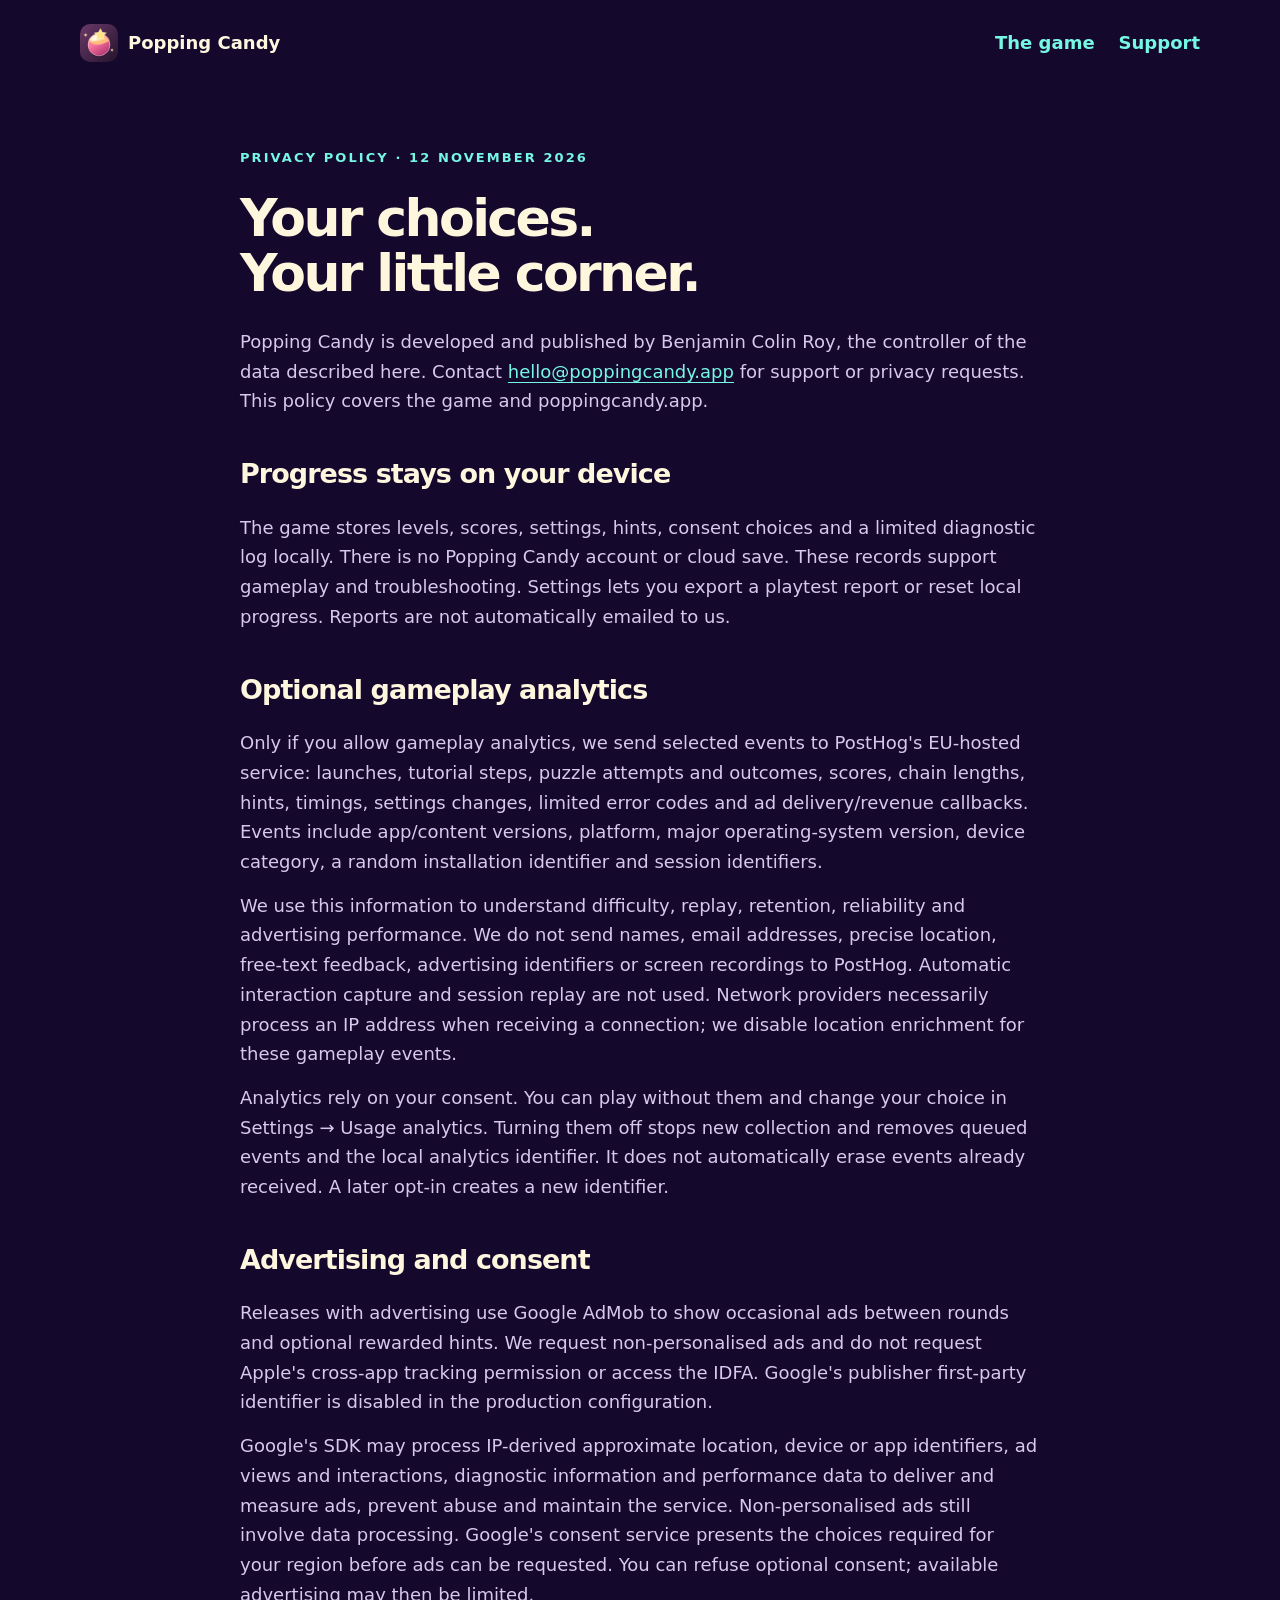
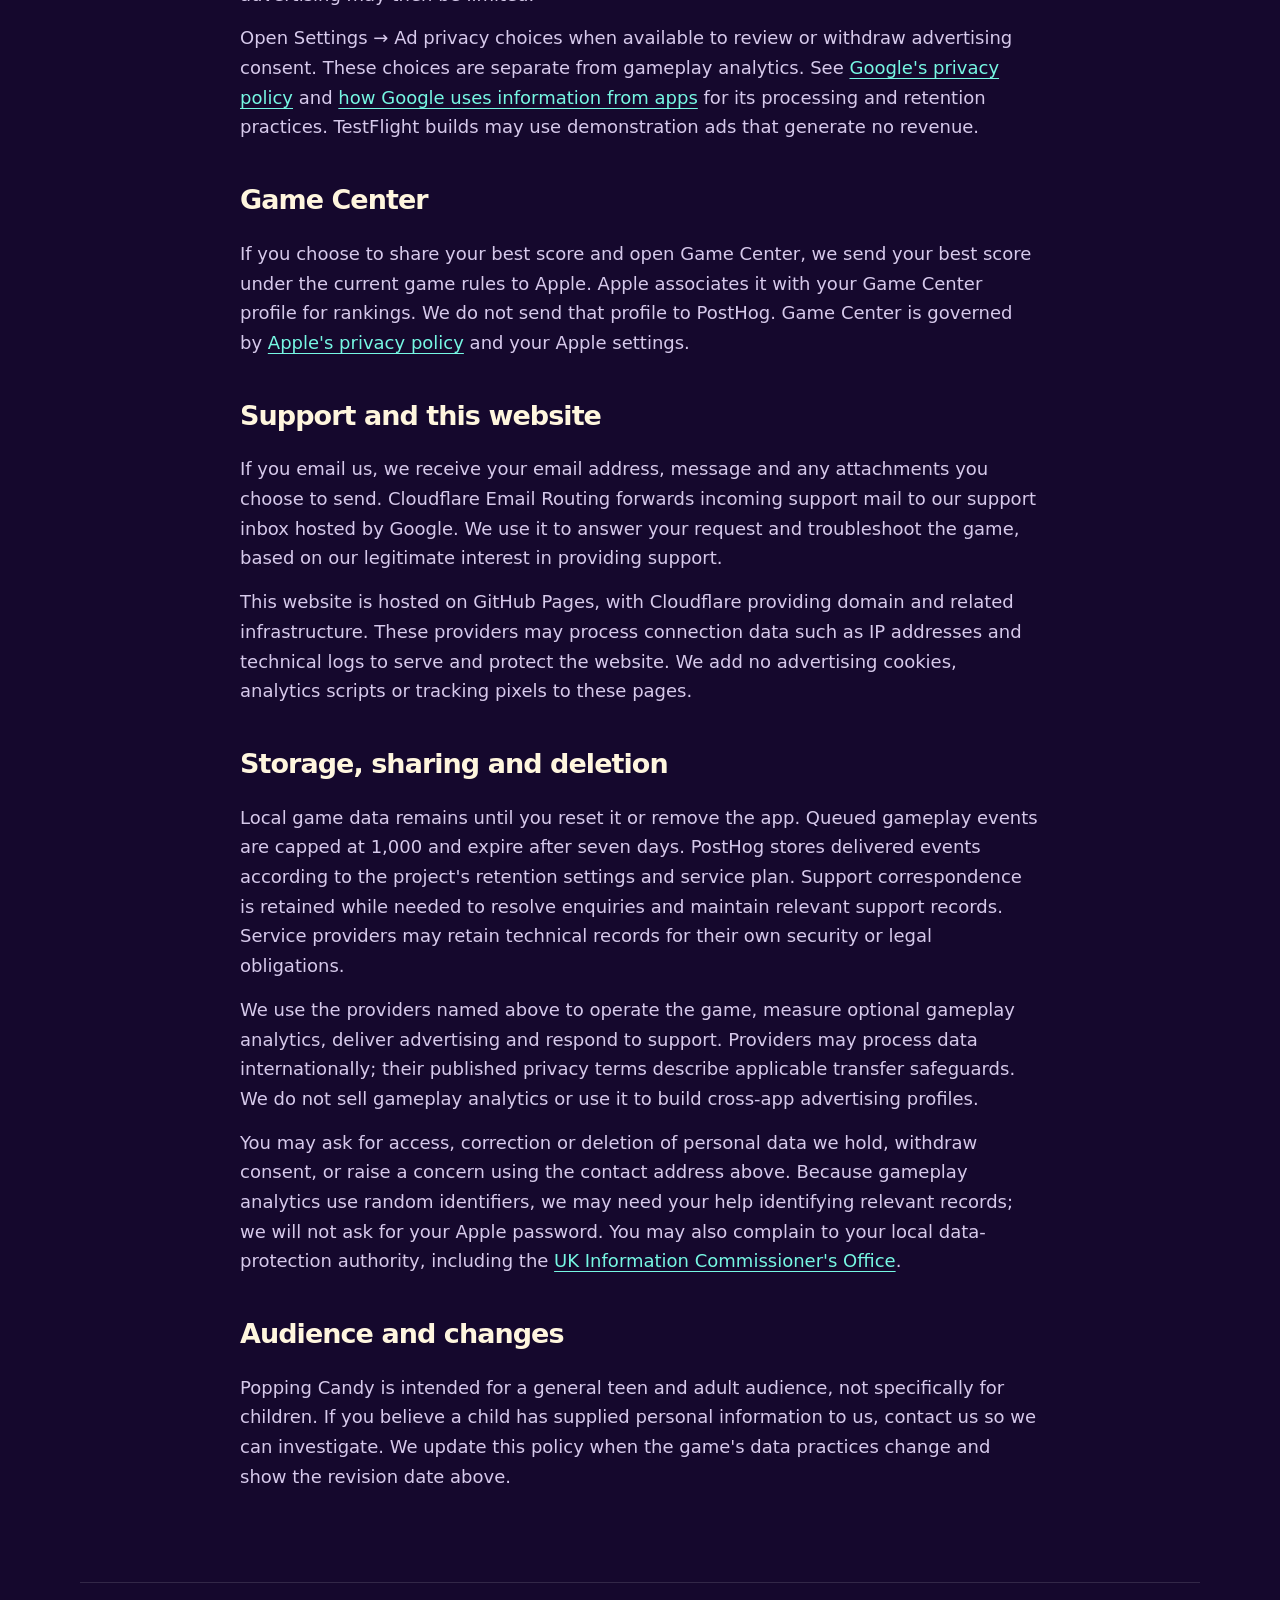
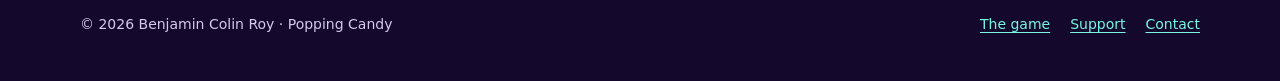
==== privacy/index.html @ 11753e04 "Publish Popping Candy launch, support and privacy pages" ====
<!doctype html><html lang="en-GB"><head><meta charset="utf-8"><meta name="viewport" content="width=device-width,initial-scale=1"><title>Popping Candy — Privacy policy</title><meta name="description" content="Popping Candy privacy policy: local progress, optional gameplay analytics, advertising choices and player support."><link rel="canonical" href="https://poppingcandy.app/privacy/"><link rel="icon" href="/assets/icon.png"><link rel="stylesheet" href="/styles.css"></head><body><a class="skip" href="#main">Skip to content</a><header><a class="brand" href="/"><img src="/assets/icon.png" width="38" height="38" alt=""><span>Popping Candy</span></a><nav aria-label="Main navigation"><a href="/">The game</a><a href="/support/">Support</a></nav></header><main class="document" id="main"><span class="eyebrow">Privacy policy · 12 November 2026</span><h1>Your choices.<br>Your little corner.</h1><p>Popping Candy is developed and published by Benjamin Colin Roy, the controller of the data described here. Contact <a href="mailto:hello@poppingcandy.app">hello@poppingcandy.app</a> for support or privacy requests. This policy covers the game and poppingcandy.app.</p><h2>Progress stays on your device</h2><p>The game stores levels, scores, settings, hints, consent choices and a limited diagnostic log locally. There is no Popping Candy account or cloud save. These records support gameplay and troubleshooting. Settings lets you export a playtest report or reset local progress. Reports are not automatically emailed to us.</p><h2>Optional gameplay analytics</h2><p>Only if you allow gameplay analytics, we send selected events to PostHog's EU-hosted service: launches, tutorial steps, puzzle attempts and outcomes, scores, chain lengths, hints, timings, settings changes, limited error codes and ad delivery/revenue callbacks. Events include app/content versions, platform, major operating-system version, device category, a random installation identifier and session identifiers.</p><p>We use this information to understand difficulty, replay, retention, reliability and advertising performance. We do not send names, email addresses, precise location, free-text feedback, advertising identifiers or screen recordings to PostHog. Automatic interaction capture and session replay are not used. Network providers necessarily process an IP address when receiving a connection; we disable location enrichment for these gameplay events.</p><p>Analytics rely on your consent. You can play without them and change your choice in Settings → Usage analytics. Turning them off stops new collection and removes queued events and the local analytics identifier. It does not automatically erase events already received. A later opt-in creates a new identifier.</p><h2>Advertising and consent</h2><p>Releases with advertising use Google AdMob to show occasional ads between rounds and optional rewarded hints. We request non-personalised ads and do not request Apple's cross-app tracking permission or access the IDFA. Google's publisher first-party identifier is disabled in the production configuration.</p><p>Google's SDK may process IP-derived approximate location, device or app identifiers, ad views and interactions, diagnostic information and performance data to deliver and measure ads, prevent abuse and maintain the service. Non-personalised ads still involve data processing. Google's consent service presents the choices required for your region before ads can be requested. You can refuse optional consent; available advertising may then be limited.</p><p>Open Settings → Ad privacy choices when available to review or withdraw advertising consent. These choices are separate from gameplay analytics. See <a href="https://policies.google.com/privacy">Google's privacy policy</a> and <a href="https://policies.google.com/technologies/partner-sites">how Google uses information from apps</a> for its processing and retention practices. TestFlight builds may use demonstration ads that generate no revenue.</p><h2>Game Center</h2><p>If you choose to share your best score and open Game Center, we send your best score under the current game rules to Apple. Apple associates it with your Game Center profile for rankings. We do not send that profile to PostHog. Game Center is governed by <a href="https://www.apple.com/legal/privacy/">Apple's privacy policy</a> and your Apple settings.</p><h2>Support and this website</h2><p>If you email us, we receive your email address, message and any attachments you choose to send. Cloudflare Email Routing forwards incoming support mail to our support inbox hosted by Google. We use it to answer your request and troubleshoot the game, based on our legitimate interest in providing support.</p><p>This website is hosted on GitHub Pages, with Cloudflare providing domain and related infrastructure. These providers may process connection data such as IP addresses and technical logs to serve and protect the website. We add no advertising cookies, analytics scripts or tracking pixels to these pages.</p><h2>Storage, sharing and deletion</h2><p>Local game data remains until you reset it or remove the app. Queued gameplay events are capped at 1,000 and expire after seven days. PostHog stores delivered events according to the project's retention settings and service plan. Support correspondence is retained while needed to resolve enquiries and maintain relevant support records. Service providers may retain technical records for their own security or legal obligations.</p><p>We use the providers named above to operate the game, measure optional gameplay analytics, deliver advertising and respond to support. Providers may process data internationally; their published privacy terms describe applicable transfer safeguards. We do not sell gameplay analytics or use it to build cross-app advertising profiles.</p><p>You may ask for access, correction or deletion of personal data we hold, withdraw consent, or raise a concern using the contact address above. Because gameplay analytics use random identifiers, we may need your help identifying relevant records; we will not ask for your Apple password. You may also complain to your local data-protection authority, including the <a href="https://ico.org.uk/make-a-complaint/">UK Information Commissioner's Office</a>.</p><h2>Audience and changes</h2><p>Popping Candy is intended for a general teen and adult audience, not specifically for children. If you believe a child has supplied personal information to us, contact us so we can investigate. We update this policy when the game's data practices change and show the revision date above.</p></main><footer><span>© 2026 Benjamin Colin Roy · Popping Candy</span><nav aria-label="Footer"><a href="/">The game</a><a href="/support/">Support</a><a href="mailto:hello@poppingcandy.app">Contact</a></nav></footer></body></html>
---- styles.css ----
:root{color-scheme:dark;--ink:#fff6de;--muted:#d6c9eb;--pink:#ff4baf;--aqua:#76f7e3;--bg:#15082d}*{box-sizing:border-box}body{margin:0;background:var(--bg);color:var(--ink);font:18px/1.65 system-ui,-apple-system,BlinkMacSystemFont,"Segoe UI",sans-serif}a{color:var(--aqua);text-underline-offset:.2em}a:hover{color:white}a:focus-visible,button:focus-visible{outline:3px solid var(--aqua);outline-offset:6px}header,footer{width:min(1120px,calc(100% - 48px));margin:auto;display:flex;align-items:center;justify-content:space-between;gap:24px;padding:24px 0}header a{text-decoration:none;font-weight:800}nav{display:flex;gap:24px}.brand{display:flex;align-items:center;gap:10px;color:var(--ink)}.brand img{width:38px;height:38px;border-radius:10px}.hero{position:relative;isolation:isolate;min-height:720px;display:grid;align-items:center;overflow:hidden;border-bottom:1px solid #ffffff20}.hero:before{content:"";position:absolute;inset:0;z-index:-2;background:linear-gradient(90deg,#15082df5 0%,#15082de0 40%,#15082d40 100%),url('./assets/fizz-background.png') center 40%/cover}.hero:after{content:"";position:absolute;inset:auto 0 0;height:180px;background:linear-gradient(transparent,var(--bg));z-index:-1}.hero-inner{width:min(1120px,calc(100% - 48px));margin:24px auto 80px;display:grid;grid-template-columns:1.25fr 1fr;align-items:center;gap:50px}.wordmark{width:100%;height:auto;max-width:470px;filter:drop-shadow(0 20px 35px #110024)}.eyebrow{color:var(--aqua);font-size:13px;font-weight:800;letter-spacing:.16em;text-transform:uppercase}h1{font-size:clamp(44px,6vw,76px);line-height:1.06;letter-spacing:-.05em;margin:20px 0 26px}h1 em{font-style:normal;color:var(--pink)}.lede{font-size:22px;max-width:590px;color:var(--muted)}.pill{display:inline-block;padding:10px 18px;border:1px solid #ffffff40;border-radius:100px;font-size:15px;font-weight:700;background:#291743}.cta{display:inline-block;padding:15px 23px;border-radius:14px;background:var(--pink);color:#240826;text-decoration:none;font-weight:800}.cta:hover{background:#ff80c8;color:#240826}.actions{display:flex;align-items:center;gap:20px;flex-wrap:wrap;margin-top:32px}.section{width:min(1120px,calc(100% - 48px));margin:80px auto}h2{font-size:34px;line-height:1.2;letter-spacing:-.035em}h3{font-size:22px;line-height:1.3}p{margin:14px 0}.steps{display:grid;grid-template-columns:repeat(3,1fr);gap:20px}.card{padding:30px;border-radius:22px;background:#28143e;border:1px solid #ffffff16}.number{color:var(--aqua);font-size:16px;font-weight:850}.card p{color:var(--muted)}.strip{border-top:1px solid #ffffff20;border-bottom:1px solid #ffffff20;padding:36px 0;display:flex;justify-content:space-between;gap:30px;flex-wrap:wrap}.strip strong{display:block;font-size:26px;color:var(--aqua)}.strip span{font-size:15px;color:var(--muted)}.document{width:min(800px,calc(100% - 48px));margin:55px auto 90px}.document h1{font-size:52px}.document h2{margin-top:42px;font-size:27px}.document p,.document li{color:var(--muted)}.document li{margin:10px 0}.note{background:#28143e;border-left:4px solid var(--aqua);padding:20px 24px;border-radius:0 12px 12px 0}footer{border-top:1px solid #ffffff20;font-size:14px;color:var(--muted);padding:30px 0 45px;flex-wrap:wrap}footer nav{gap:20px}.skip{position:absolute;left:20px;top:-100px;background:var(--bg);padding:12px;z-index:2}.skip:focus{top:10px}@media(max-width:760px){body{font-size:17px}header,footer,.hero-inner,.section{width:calc(100% - 36px)}header{padding:18px 0}header nav{gap:16px;font-size:14px}.brand span{font-size:15px}.hero{min-height:0}.hero-inner{grid-template-columns:1fr;gap:30px;margin:32px auto 70px}.hero:before{background:linear-gradient(#15082d66,#15082def),url('./assets/fizz-background.png') center/cover}.hero-art{grid-row:1;text-align:center}.wordmark{max-width:300px}.hero-copy{text-align:center}h1{font-size:48px}.lede{font-size:20px}.actions{justify-content:center}.steps{grid-template-columns:1fr}.section{margin:56px auto}.strip{gap:22px}.document{width:calc(100% - 36px)}.document h1{font-size:42px}footer{align-items:flex-start;flex-direction:column}}
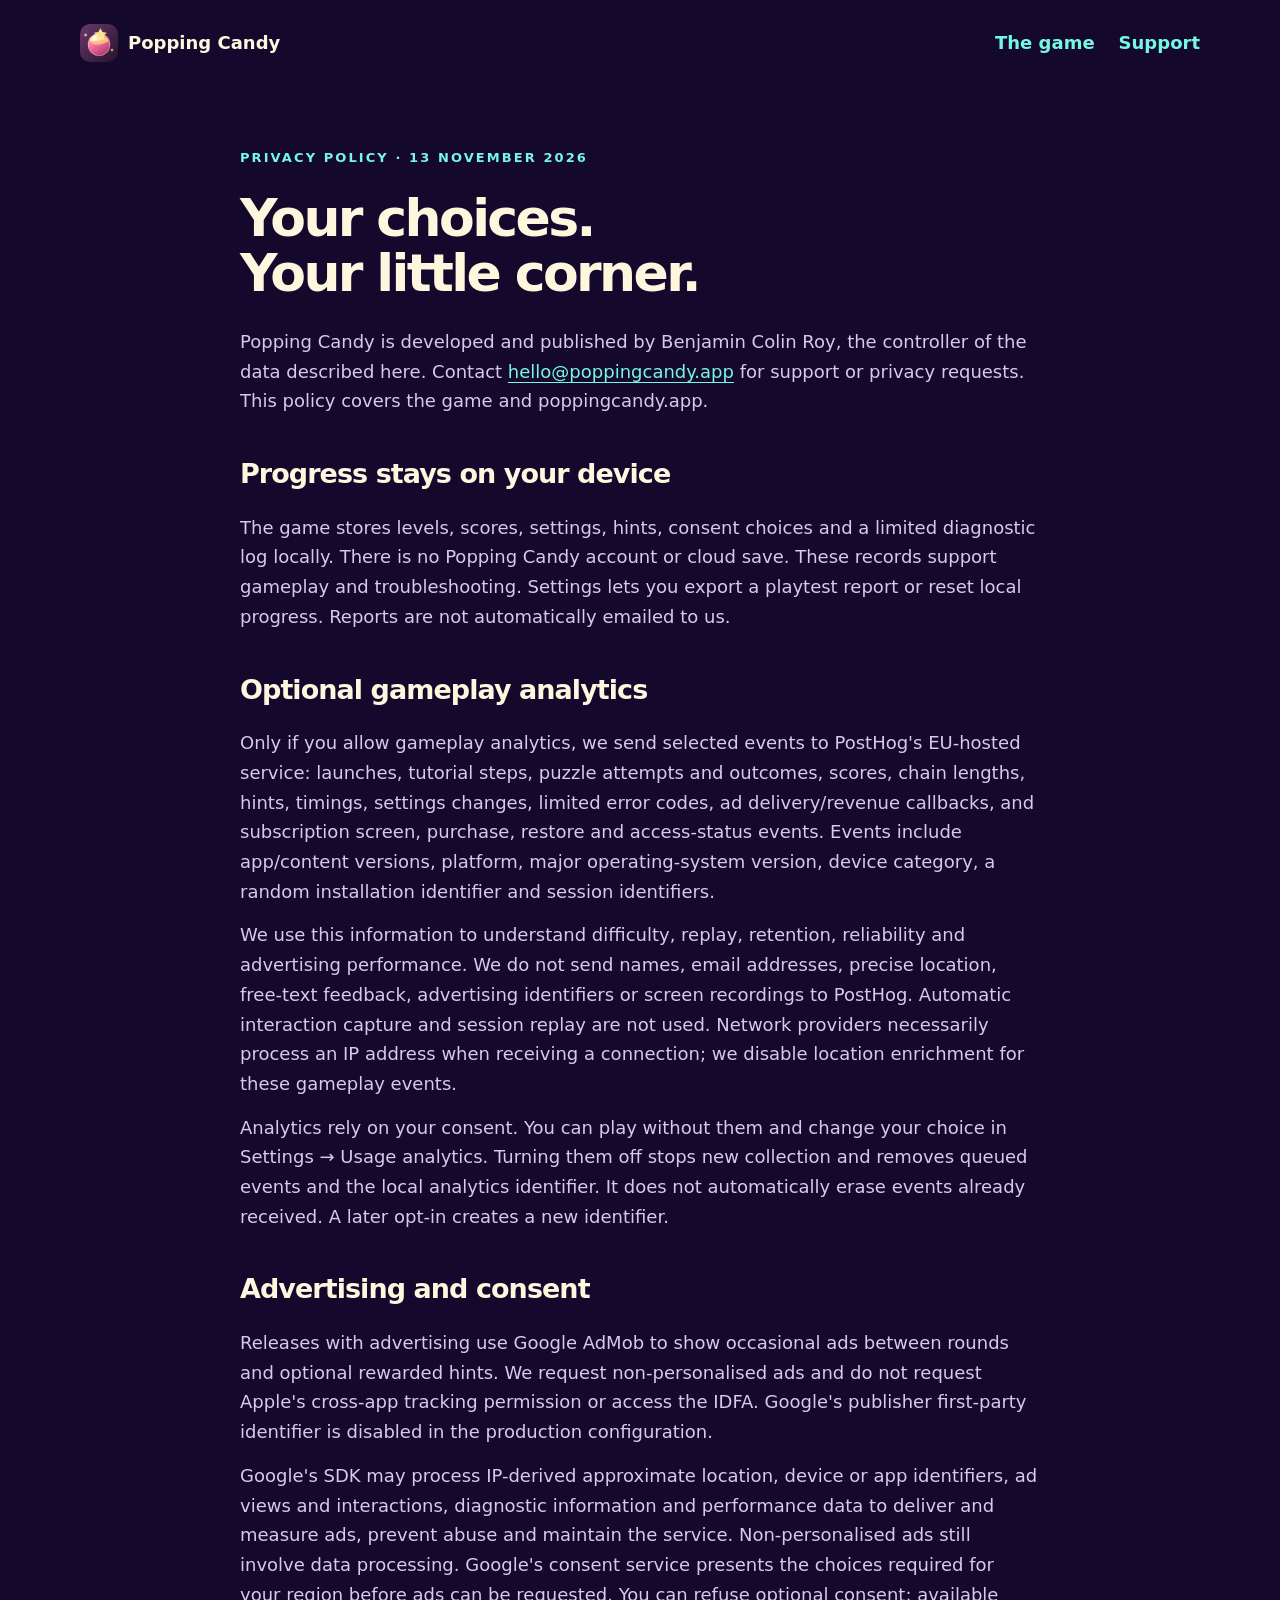
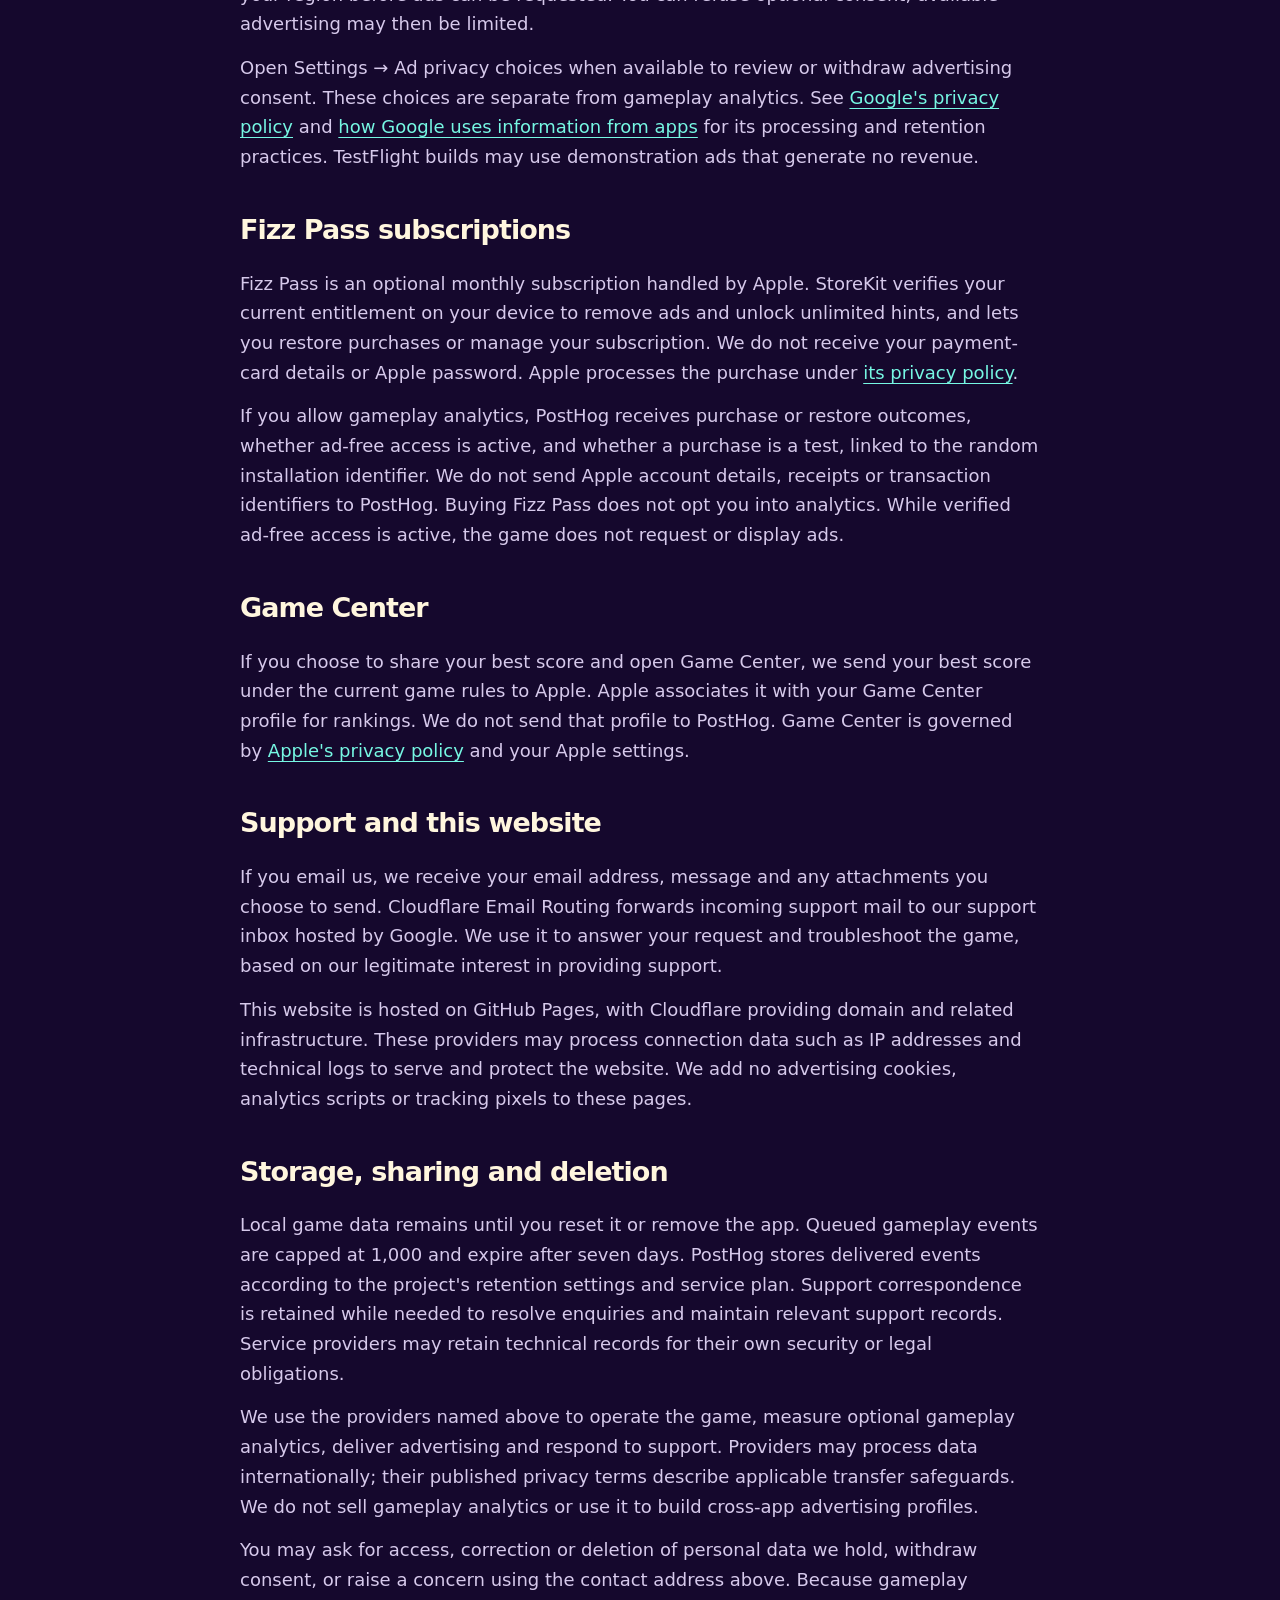
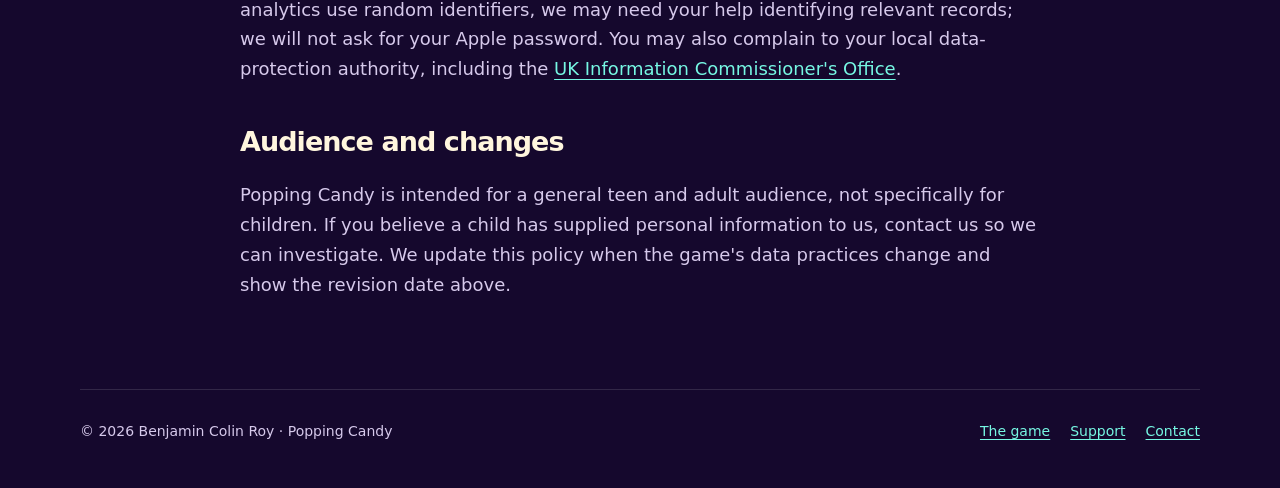
==== commit 884995a2: "Explain Fizz Pass billing, restoration and optional purchase analytics" ====
--- a/privacy/index.html
+++ b/privacy/index.html
@@ -1 +1 @@
-<!doctype html><html lang="en-GB"><head><meta charset="utf-8"><meta name="viewport" content="width=device-width,initial-scale=1"><title>Popping Candy — Privacy policy</title><meta name="description" content="Popping Candy privacy policy: local progress, optional gameplay analytics, advertising choices and player support."><link rel="canonical" href="https://poppingcandy.app/privacy/"><link rel="icon" href="/assets/icon.png"><link rel="stylesheet" href="/styles.css"></head><body><a class="skip" href="#main">Skip to content</a><header><a class="brand" href="/"><img src="/assets/icon.png" width="38" height="38" alt=""><span>Popping Candy</span></a><nav aria-label="Main navigation"><a href="/">The game</a><a href="/support/">Support</a></nav></header><main class="document" id="main"><span class="eyebrow">Privacy policy · 12 November 2026</span><h1>Your choices.<br>Your little corner.</h1><p>Popping Candy is developed and published by Benjamin Colin Roy, the controller of the data described here. Contact <a href="mailto:hello@poppingcandy.app">hello@poppingcandy.app</a> for support or privacy requests. This policy covers the game and poppingcandy.app.</p><h2>Progress stays on your device</h2><p>The game stores levels, scores, settings, hints, consent choices and a limited diagnostic log locally. There is no Popping Candy account or cloud save. These records support gameplay and troubleshooting. Settings lets you export a playtest report or reset local progress. Reports are not automatically emailed to us.</p><h2>Optional gameplay analytics</h2><p>Only if you allow gameplay analytics, we send selected events to PostHog's EU-hosted service: launches, tutorial steps, puzzle attempts and outcomes, scores, chain lengths, hints, timings, settings changes, limited error codes and ad delivery/revenue callbacks. Events include app/content versions, platform, major operating-system version, device category, a random installation identifier and session identifiers.</p><p>We use this information to understand difficulty, replay, retention, reliability and advertising performance. We do not send names, email addresses, precise location, free-text feedback, advertising identifiers or screen recordings to PostHog. Automatic interaction capture and session replay are not used. Network providers necessarily process an IP address when receiving a connection; we disable location enrichment for these gameplay events.</p><p>Analytics rely on your consent. You can play without them and change your choice in Settings → Usage analytics. Turning them off stops new collection and removes queued events and the local analytics identifier. It does not automatically erase events already received. A later opt-in creates a new identifier.</p><h2>Advertising and consent</h2><p>Releases with advertising use Google AdMob to show occasional ads between rounds and optional rewarded hints. We request non-personalised ads and do not request Apple's cross-app tracking permission or access the IDFA. Google's publisher first-party identifier is disabled in the production configuration.</p><p>Google's SDK may process IP-derived approximate location, device or app identifiers, ad views and interactions, diagnostic information and performance data to deliver and measure ads, prevent abuse and maintain the service. Non-personalised ads still involve data processing. Google's consent service presents the choices required for your region before ads can be requested. You can refuse optional consent; available advertising may then be limited.</p><p>Open Settings → Ad privacy choices when available to review or withdraw advertising consent. These choices are separate from gameplay analytics. See <a href="https://policies.google.com/privacy">Google's privacy policy</a> and <a href="https://policies.google.com/technologies/partner-sites">how Google uses information from apps</a> for its processing and retention practices. TestFlight builds may use demonstration ads that generate no revenue.</p><h2>Game Center</h2><p>If you choose to share your best score and open Game Center, we send your best score under the current game rules to Apple. Apple associates it with your Game Center profile for rankings. We do not send that profile to PostHog. Game Center is governed by <a href="https://www.apple.com/legal/privacy/">Apple's privacy policy</a> and your Apple settings.</p><h2>Support and this website</h2><p>If you email us, we receive your email address, message and any attachments you choose to send. Cloudflare Email Routing forwards incoming support mail to our support inbox hosted by Google. We use it to answer your request and troubleshoot the game, based on our legitimate interest in providing support.</p><p>This website is hosted on GitHub Pages, with Cloudflare providing domain and related infrastructure. These providers may process connection data such as IP addresses and technical logs to serve and protect the website. We add no advertising cookies, analytics scripts or tracking pixels to these pages.</p><h2>Storage, sharing and deletion</h2><p>Local game data remains until you reset it or remove the app. Queued gameplay events are capped at 1,000 and expire after seven days. PostHog stores delivered events according to the project's retention settings and service plan. Support correspondence is retained while needed to resolve enquiries and maintain relevant support records. Service providers may retain technical records for their own security or legal obligations.</p><p>We use the providers named above to operate the game, measure optional gameplay analytics, deliver advertising and respond to support. Providers may process data internationally; their published privacy terms describe applicable transfer safeguards. We do not sell gameplay analytics or use it to build cross-app advertising profiles.</p><p>You may ask for access, correction or deletion of personal data we hold, withdraw consent, or raise a concern using the contact address above. Because gameplay analytics use random identifiers, we may need your help identifying relevant records; we will not ask for your Apple password. You may also complain to your local data-protection authority, including the <a href="https://ico.org.uk/make-a-complaint/">UK Information Commissioner's Office</a>.</p><h2>Audience and changes</h2><p>Popping Candy is intended for a general teen and adult audience, not specifically for children. If you believe a child has supplied personal information to us, contact us so we can investigate. We update this policy when the game's data practices change and show the revision date above.</p></main><footer><span>© 2026 Benjamin Colin Roy · Popping Candy</span><nav aria-label="Footer"><a href="/">The game</a><a href="/support/">Support</a><a href="mailto:hello@poppingcandy.app">Contact</a></nav></footer></body></html>
+<!doctype html><html lang="en-GB"><head><meta charset="utf-8"><meta name="viewport" content="width=device-width,initial-scale=1"><title>Popping Candy — Privacy policy</title><meta name="description" content="Popping Candy privacy policy: local progress, optional gameplay analytics, advertising choices and player support."><link rel="canonical" href="https://poppingcandy.app/privacy/"><link rel="icon" href="/assets/icon.png"><link rel="stylesheet" href="/styles.css"></head><body><a class="skip" href="#main">Skip to content</a><header><a class="brand" href="/"><img src="/assets/icon.png" width="38" height="38" alt=""><span>Popping Candy</span></a><nav aria-label="Main navigation"><a href="/">The game</a><a href="/support/">Support</a></nav></header><main class="document" id="main"><span class="eyebrow">Privacy policy · 13 November 2026</span><h1>Your choices.<br>Your little corner.</h1><p>Popping Candy is developed and published by Benjamin Colin Roy, the controller of the data described here. Contact <a href="mailto:hello@poppingcandy.app">hello@poppingcandy.app</a> for support or privacy requests. This policy covers the game and poppingcandy.app.</p><h2>Progress stays on your device</h2><p>The game stores levels, scores, settings, hints, consent choices and a limited diagnostic log locally. There is no Popping Candy account or cloud save. These records support gameplay and troubleshooting. Settings lets you export a playtest report or reset local progress. Reports are not automatically emailed to us.</p><h2>Optional gameplay analytics</h2><p>Only if you allow gameplay analytics, we send selected events to PostHog's EU-hosted service: launches, tutorial steps, puzzle attempts and outcomes, scores, chain lengths, hints, timings, settings changes, limited error codes, ad delivery/revenue callbacks, and subscription screen, purchase, restore and access-status events. Events include app/content versions, platform, major operating-system version, device category, a random installation identifier and session identifiers.</p><p>We use this information to understand difficulty, replay, retention, reliability and advertising performance. We do not send names, email addresses, precise location, free-text feedback, advertising identifiers or screen recordings to PostHog. Automatic interaction capture and session replay are not used. Network providers necessarily process an IP address when receiving a connection; we disable location enrichment for these gameplay events.</p><p>Analytics rely on your consent. You can play without them and change your choice in Settings → Usage analytics. Turning them off stops new collection and removes queued events and the local analytics identifier. It does not automatically erase events already received. A later opt-in creates a new identifier.</p><h2>Advertising and consent</h2><p>Releases with advertising use Google AdMob to show occasional ads between rounds and optional rewarded hints. We request non-personalised ads and do not request Apple's cross-app tracking permission or access the IDFA. Google's publisher first-party identifier is disabled in the production configuration.</p><p>Google's SDK may process IP-derived approximate location, device or app identifiers, ad views and interactions, diagnostic information and performance data to deliver and measure ads, prevent abuse and maintain the service. Non-personalised ads still involve data processing. Google's consent service presents the choices required for your region before ads can be requested. You can refuse optional consent; available advertising may then be limited.</p><p>Open Settings → Ad privacy choices when available to review or withdraw advertising consent. These choices are separate from gameplay analytics. See <a href="https://policies.google.com/privacy">Google's privacy policy</a> and <a href="https://policies.google.com/technologies/partner-sites">how Google uses information from apps</a> for its processing and retention practices. TestFlight builds may use demonstration ads that generate no revenue.</p><h2>Fizz Pass subscriptions</h2><p>Fizz Pass is an optional monthly subscription handled by Apple. StoreKit verifies your current entitlement on your device to remove ads and unlock unlimited hints, and lets you restore purchases or manage your subscription. We do not receive your payment-card details or Apple password. Apple processes the purchase under <a href="https://www.apple.com/legal/privacy/">its privacy policy</a>.</p><p>If you allow gameplay analytics, PostHog receives purchase or restore outcomes, whether ad-free access is active, and whether a purchase is a test, linked to the random installation identifier. We do not send Apple account details, receipts or transaction identifiers to PostHog. Buying Fizz Pass does not opt you into analytics. While verified ad-free access is active, the game does not request or display ads.</p><h2>Game Center</h2><p>If you choose to share your best score and open Game Center, we send your best score under the current game rules to Apple. Apple associates it with your Game Center profile for rankings. We do not send that profile to PostHog. Game Center is governed by <a href="https://www.apple.com/legal/privacy/">Apple's privacy policy</a> and your Apple settings.</p><h2>Support and this website</h2><p>If you email us, we receive your email address, message and any attachments you choose to send. Cloudflare Email Routing forwards incoming support mail to our support inbox hosted by Google. We use it to answer your request and troubleshoot the game, based on our legitimate interest in providing support.</p><p>This website is hosted on GitHub Pages, with Cloudflare providing domain and related infrastructure. These providers may process connection data such as IP addresses and technical logs to serve and protect the website. We add no advertising cookies, analytics scripts or tracking pixels to these pages.</p><h2>Storage, sharing and deletion</h2><p>Local game data remains until you reset it or remove the app. Queued gameplay events are capped at 1,000 and expire after seven days. PostHog stores delivered events according to the project's retention settings and service plan. Support correspondence is retained while needed to resolve enquiries and maintain relevant support records. Service providers may retain technical records for their own security or legal obligations.</p><p>We use the providers named above to operate the game, measure optional gameplay analytics, deliver advertising and respond to support. Providers may process data internationally; their published privacy terms describe applicable transfer safeguards. We do not sell gameplay analytics or use it to build cross-app advertising profiles.</p><p>You may ask for access, correction or deletion of personal data we hold, withdraw consent, or raise a concern using the contact address above. Because gameplay analytics use random identifiers, we may need your help identifying relevant records; we will not ask for your Apple password. You may also complain to your local data-protection authority, including the <a href="https://ico.org.uk/make-a-complaint/">UK Information Commissioner's Office</a>.</p><h2>Audience and changes</h2><p>Popping Candy is intended for a general teen and adult audience, not specifically for children. If you believe a child has supplied personal information to us, contact us so we can investigate. We update this policy when the game's data practices change and show the revision date above.</p></main><footer><span>© 2026 Benjamin Colin Roy · Popping Candy</span><nav aria-label="Footer"><a href="/">The game</a><a href="/support/">Support</a><a href="mailto:hello@poppingcandy.app">Contact</a></nav></footer></body></html>
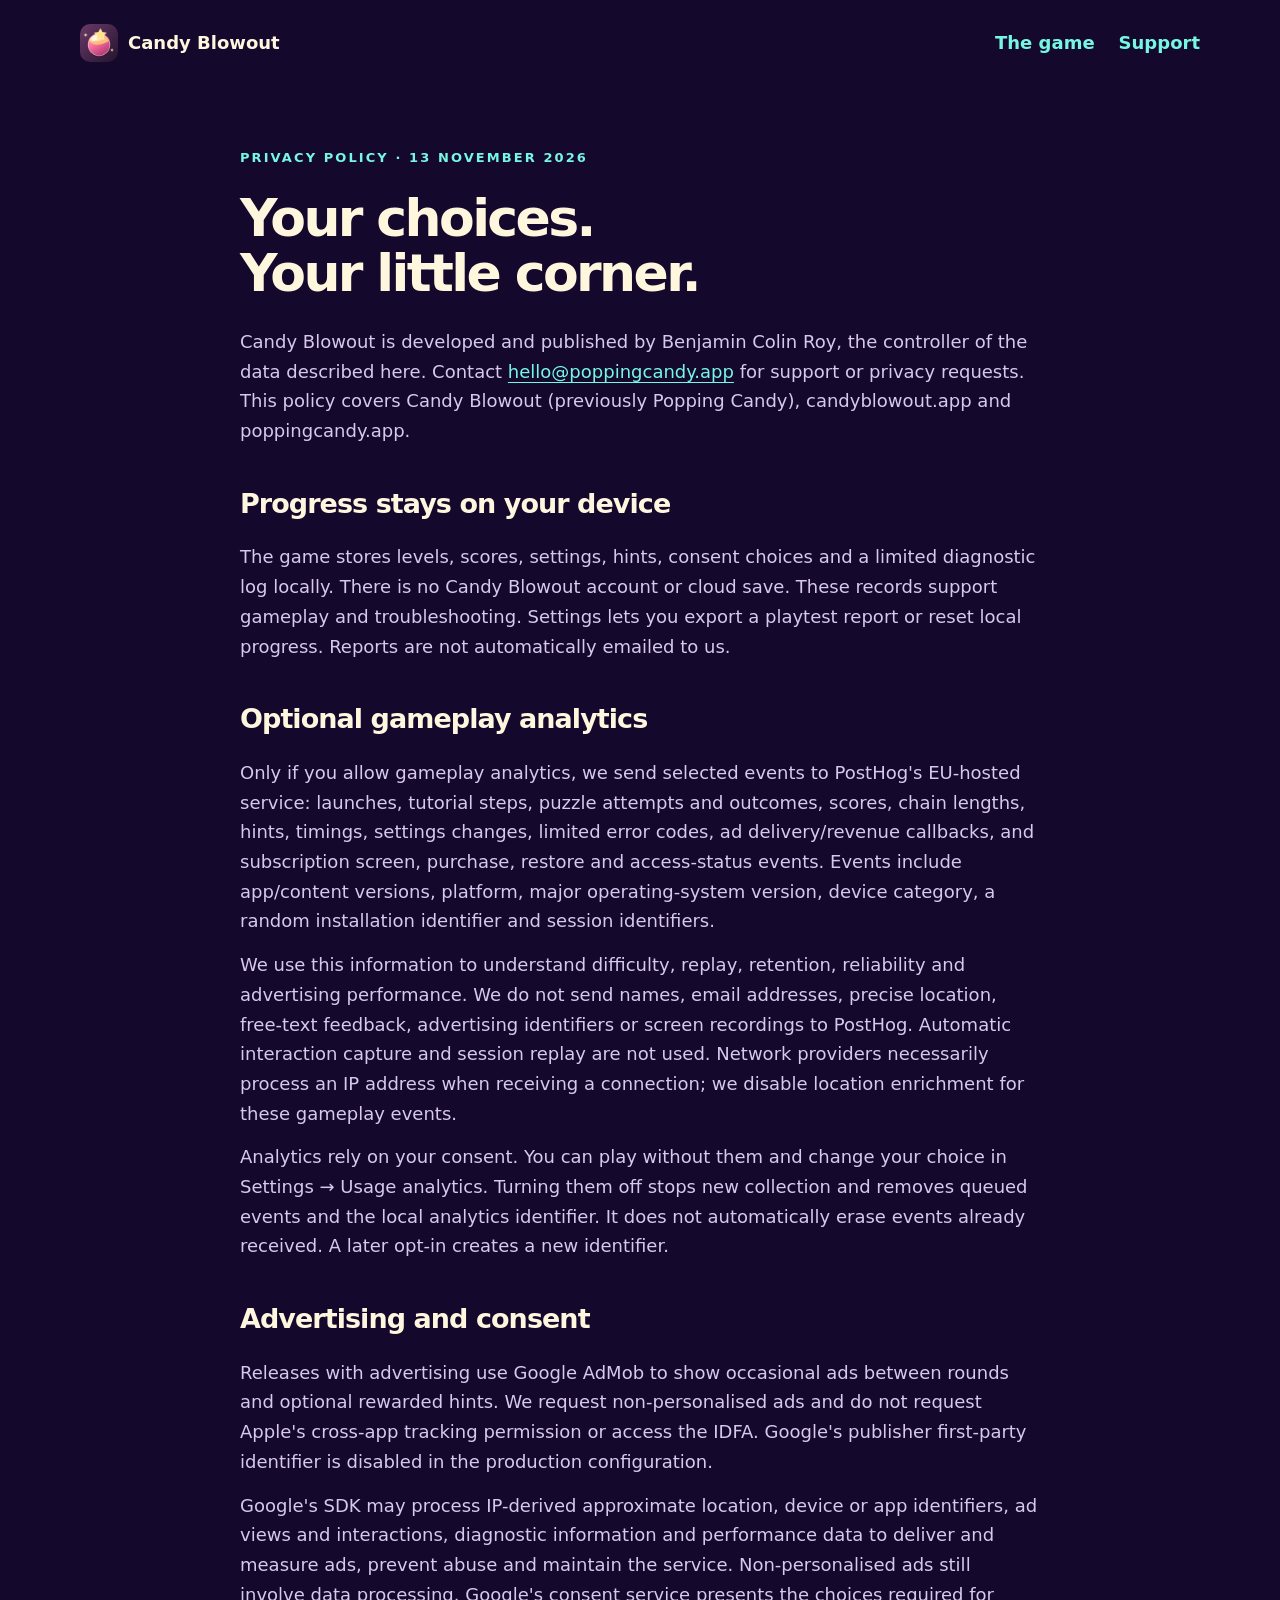
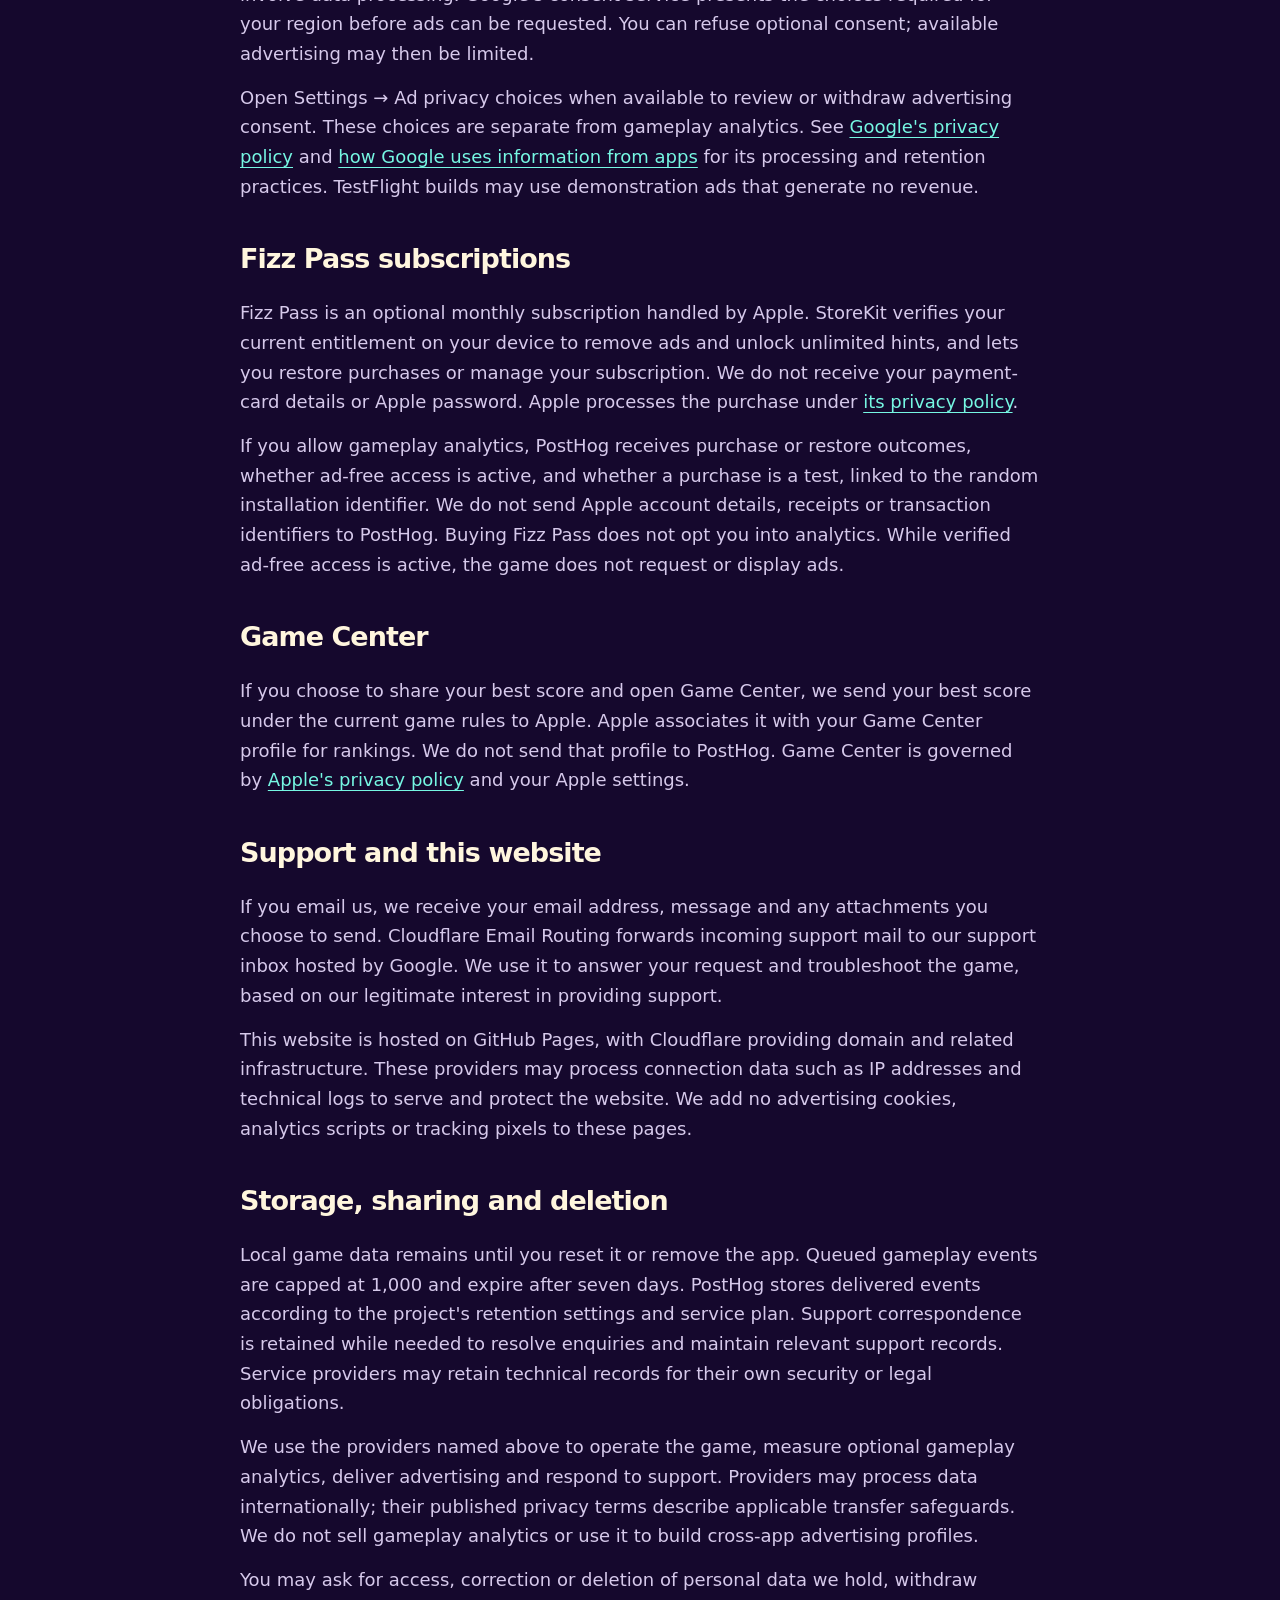
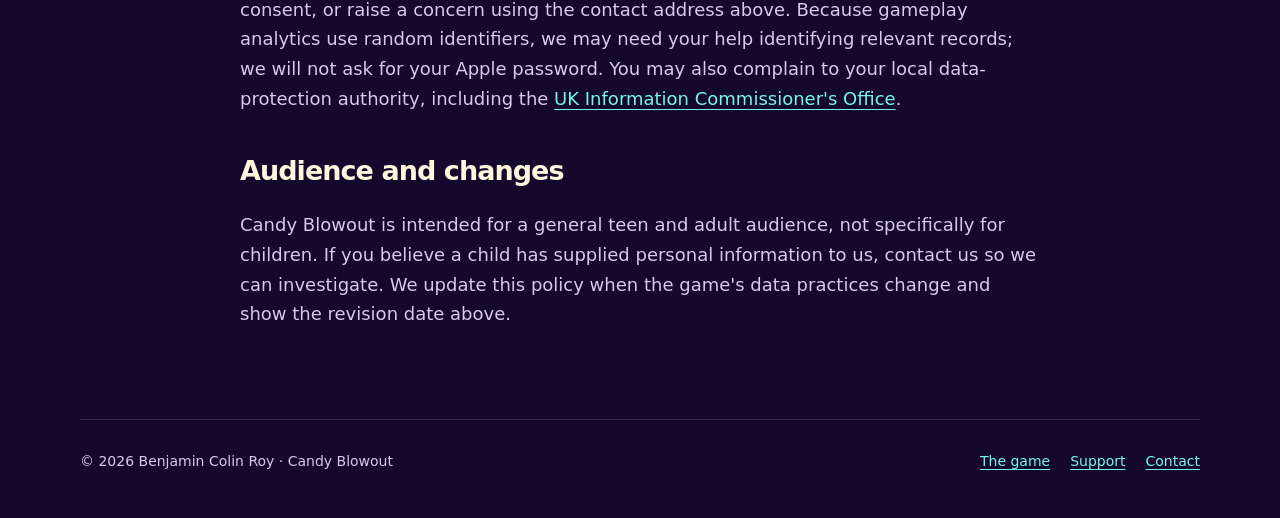
==== commit c95f2b50: "Rebrand the game website as Candy Blowout" ====
--- a/privacy/index.html
+++ b/privacy/index.html
@@ -1 +1 @@
-<!doctype html><html lang="en-GB"><head><meta charset="utf-8"><meta name="viewport" content="width=device-width,initial-scale=1"><title>Popping Candy — Privacy policy</title><meta name="description" content="Popping Candy privacy policy: local progress, optional gameplay analytics, advertising choices and player support."><link rel="canonical" href="https://poppingcandy.app/privacy/"><link rel="icon" href="/assets/icon.png"><link rel="stylesheet" href="/styles.css"></head><body><a class="skip" href="#main">Skip to content</a><header><a class="brand" href="/"><img src="/assets/icon.png" width="38" height="38" alt=""><span>Popping Candy</span></a><nav aria-label="Main navigation"><a href="/">The game</a><a href="/support/">Support</a></nav></header><main class="document" id="main"><span class="eyebrow">Privacy policy · 13 November 2026</span><h1>Your choices.<br>Your little corner.</h1><p>Popping Candy is developed and published by Benjamin Colin Roy, the controller of the data described here. Contact <a href="mailto:hello@poppingcandy.app">hello@poppingcandy.app</a> for support or privacy requests. This policy covers the game and poppingcandy.app.</p><h2>Progress stays on your device</h2><p>The game stores levels, scores, settings, hints, consent choices and a limited diagnostic log locally. There is no Popping Candy account or cloud save. These records support gameplay and troubleshooting. Settings lets you export a playtest report or reset local progress. Reports are not automatically emailed to us.</p><h2>Optional gameplay analytics</h2><p>Only if you allow gameplay analytics, we send selected events to PostHog's EU-hosted service: launches, tutorial steps, puzzle attempts and outcomes, scores, chain lengths, hints, timings, settings changes, limited error codes, ad delivery/revenue callbacks, and subscription screen, purchase, restore and access-status events. Events include app/content versions, platform, major operating-system version, device category, a random installation identifier and session identifiers.</p><p>We use this information to understand difficulty, replay, retention, reliability and advertising performance. We do not send names, email addresses, precise location, free-text feedback, advertising identifiers or screen recordings to PostHog. Automatic interaction capture and session replay are not used. Network providers necessarily process an IP address when receiving a connection; we disable location enrichment for these gameplay events.</p><p>Analytics rely on your consent. You can play without them and change your choice in Settings → Usage analytics. Turning them off stops new collection and removes queued events and the local analytics identifier. It does not automatically erase events already received. A later opt-in creates a new identifier.</p><h2>Advertising and consent</h2><p>Releases with advertising use Google AdMob to show occasional ads between rounds and optional rewarded hints. We request non-personalised ads and do not request Apple's cross-app tracking permission or access the IDFA. Google's publisher first-party identifier is disabled in the production configuration.</p><p>Google's SDK may process IP-derived approximate location, device or app identifiers, ad views and interactions, diagnostic information and performance data to deliver and measure ads, prevent abuse and maintain the service. Non-personalised ads still involve data processing. Google's consent service presents the choices required for your region before ads can be requested. You can refuse optional consent; available advertising may then be limited.</p><p>Open Settings → Ad privacy choices when available to review or withdraw advertising consent. These choices are separate from gameplay analytics. See <a href="https://policies.google.com/privacy">Google's privacy policy</a> and <a href="https://policies.google.com/technologies/partner-sites">how Google uses information from apps</a> for its processing and retention practices. TestFlight builds may use demonstration ads that generate no revenue.</p><h2>Fizz Pass subscriptions</h2><p>Fizz Pass is an optional monthly subscription handled by Apple. StoreKit verifies your current entitlement on your device to remove ads and unlock unlimited hints, and lets you restore purchases or manage your subscription. We do not receive your payment-card details or Apple password. Apple processes the purchase under <a href="https://www.apple.com/legal/privacy/">its privacy policy</a>.</p><p>If you allow gameplay analytics, PostHog receives purchase or restore outcomes, whether ad-free access is active, and whether a purchase is a test, linked to the random installation identifier. We do not send Apple account details, receipts or transaction identifiers to PostHog. Buying Fizz Pass does not opt you into analytics. While verified ad-free access is active, the game does not request or display ads.</p><h2>Game Center</h2><p>If you choose to share your best score and open Game Center, we send your best score under the current game rules to Apple. Apple associates it with your Game Center profile for rankings. We do not send that profile to PostHog. Game Center is governed by <a href="https://www.apple.com/legal/privacy/">Apple's privacy policy</a> and your Apple settings.</p><h2>Support and this website</h2><p>If you email us, we receive your email address, message and any attachments you choose to send. Cloudflare Email Routing forwards incoming support mail to our support inbox hosted by Google. We use it to answer your request and troubleshoot the game, based on our legitimate interest in providing support.</p><p>This website is hosted on GitHub Pages, with Cloudflare providing domain and related infrastructure. These providers may process connection data such as IP addresses and technical logs to serve and protect the website. We add no advertising cookies, analytics scripts or tracking pixels to these pages.</p><h2>Storage, sharing and deletion</h2><p>Local game data remains until you reset it or remove the app. Queued gameplay events are capped at 1,000 and expire after seven days. PostHog stores delivered events according to the project's retention settings and service plan. Support correspondence is retained while needed to resolve enquiries and maintain relevant support records. Service providers may retain technical records for their own security or legal obligations.</p><p>We use the providers named above to operate the game, measure optional gameplay analytics, deliver advertising and respond to support. Providers may process data internationally; their published privacy terms describe applicable transfer safeguards. We do not sell gameplay analytics or use it to build cross-app advertising profiles.</p><p>You may ask for access, correction or deletion of personal data we hold, withdraw consent, or raise a concern using the contact address above. Because gameplay analytics use random identifiers, we may need your help identifying relevant records; we will not ask for your Apple password. You may also complain to your local data-protection authority, including the <a href="https://ico.org.uk/make-a-complaint/">UK Information Commissioner's Office</a>.</p><h2>Audience and changes</h2><p>Popping Candy is intended for a general teen and adult audience, not specifically for children. If you believe a child has supplied personal information to us, contact us so we can investigate. We update this policy when the game's data practices change and show the revision date above.</p></main><footer><span>© 2026 Benjamin Colin Roy · Popping Candy</span><nav aria-label="Footer"><a href="/">The game</a><a href="/support/">Support</a><a href="mailto:hello@poppingcandy.app">Contact</a></nav></footer></body></html>
+<!doctype html><html lang="en-GB"><head><meta charset="utf-8"><meta name="viewport" content="width=device-width,initial-scale=1"><title>Candy Blowout — Privacy policy</title><meta name="description" content="Candy Blowout privacy policy: local progress, optional gameplay analytics, advertising choices and player support."><link rel="canonical" href="https://candyblowout.app/privacy/"><link rel="icon" href="/assets/icon.png"><link rel="stylesheet" href="/styles.css"></head><body><a class="skip" href="#main">Skip to content</a><header><a class="brand" href="/"><img src="/assets/icon.png" width="38" height="38" alt=""><span>Candy Blowout</span></a><nav aria-label="Main navigation"><a href="/">The game</a><a href="/support/">Support</a></nav></header><main class="document" id="main"><span class="eyebrow">Privacy policy · 13 November 2026</span><h1>Your choices.<br>Your little corner.</h1><p>Candy Blowout is developed and published by Benjamin Colin Roy, the controller of the data described here. Contact <a href="mailto:hello@poppingcandy.app">hello@poppingcandy.app</a> for support or privacy requests. This policy covers Candy Blowout (previously Popping Candy), candyblowout.app and poppingcandy.app.</p><h2>Progress stays on your device</h2><p>The game stores levels, scores, settings, hints, consent choices and a limited diagnostic log locally. There is no Candy Blowout account or cloud save. These records support gameplay and troubleshooting. Settings lets you export a playtest report or reset local progress. Reports are not automatically emailed to us.</p><h2>Optional gameplay analytics</h2><p>Only if you allow gameplay analytics, we send selected events to PostHog's EU-hosted service: launches, tutorial steps, puzzle attempts and outcomes, scores, chain lengths, hints, timings, settings changes, limited error codes, ad delivery/revenue callbacks, and subscription screen, purchase, restore and access-status events. Events include app/content versions, platform, major operating-system version, device category, a random installation identifier and session identifiers.</p><p>We use this information to understand difficulty, replay, retention, reliability and advertising performance. We do not send names, email addresses, precise location, free-text feedback, advertising identifiers or screen recordings to PostHog. Automatic interaction capture and session replay are not used. Network providers necessarily process an IP address when receiving a connection; we disable location enrichment for these gameplay events.</p><p>Analytics rely on your consent. You can play without them and change your choice in Settings → Usage analytics. Turning them off stops new collection and removes queued events and the local analytics identifier. It does not automatically erase events already received. A later opt-in creates a new identifier.</p><h2>Advertising and consent</h2><p>Releases with advertising use Google AdMob to show occasional ads between rounds and optional rewarded hints. We request non-personalised ads and do not request Apple's cross-app tracking permission or access the IDFA. Google's publisher first-party identifier is disabled in the production configuration.</p><p>Google's SDK may process IP-derived approximate location, device or app identifiers, ad views and interactions, diagnostic information and performance data to deliver and measure ads, prevent abuse and maintain the service. Non-personalised ads still involve data processing. Google's consent service presents the choices required for your region before ads can be requested. You can refuse optional consent; available advertising may then be limited.</p><p>Open Settings → Ad privacy choices when available to review or withdraw advertising consent. These choices are separate from gameplay analytics. See <a href="https://policies.google.com/privacy">Google's privacy policy</a> and <a href="https://policies.google.com/technologies/partner-sites">how Google uses information from apps</a> for its processing and retention practices. TestFlight builds may use demonstration ads that generate no revenue.</p><h2>Fizz Pass subscriptions</h2><p>Fizz Pass is an optional monthly subscription handled by Apple. StoreKit verifies your current entitlement on your device to remove ads and unlock unlimited hints, and lets you restore purchases or manage your subscription. We do not receive your payment-card details or Apple password. Apple processes the purchase under <a href="https://www.apple.com/legal/privacy/">its privacy policy</a>.</p><p>If you allow gameplay analytics, PostHog receives purchase or restore outcomes, whether ad-free access is active, and whether a purchase is a test, linked to the random installation identifier. We do not send Apple account details, receipts or transaction identifiers to PostHog. Buying Fizz Pass does not opt you into analytics. While verified ad-free access is active, the game does not request or display ads.</p><h2>Game Center</h2><p>If you choose to share your best score and open Game Center, we send your best score under the current game rules to Apple. Apple associates it with your Game Center profile for rankings. We do not send that profile to PostHog. Game Center is governed by <a href="https://www.apple.com/legal/privacy/">Apple's privacy policy</a> and your Apple settings.</p><h2>Support and this website</h2><p>If you email us, we receive your email address, message and any attachments you choose to send. Cloudflare Email Routing forwards incoming support mail to our support inbox hosted by Google. We use it to answer your request and troubleshoot the game, based on our legitimate interest in providing support.</p><p>This website is hosted on GitHub Pages, with Cloudflare providing domain and related infrastructure. These providers may process connection data such as IP addresses and technical logs to serve and protect the website. We add no advertising cookies, analytics scripts or tracking pixels to these pages.</p><h2>Storage, sharing and deletion</h2><p>Local game data remains until you reset it or remove the app. Queued gameplay events are capped at 1,000 and expire after seven days. PostHog stores delivered events according to the project's retention settings and service plan. Support correspondence is retained while needed to resolve enquiries and maintain relevant support records. Service providers may retain technical records for their own security or legal obligations.</p><p>We use the providers named above to operate the game, measure optional gameplay analytics, deliver advertising and respond to support. Providers may process data internationally; their published privacy terms describe applicable transfer safeguards. We do not sell gameplay analytics or use it to build cross-app advertising profiles.</p><p>You may ask for access, correction or deletion of personal data we hold, withdraw consent, or raise a concern using the contact address above. Because gameplay analytics use random identifiers, we may need your help identifying relevant records; we will not ask for your Apple password. You may also complain to your local data-protection authority, including the <a href="https://ico.org.uk/make-a-complaint/">UK Information Commissioner's Office</a>.</p><h2>Audience and changes</h2><p>Candy Blowout is intended for a general teen and adult audience, not specifically for children. If you believe a child has supplied personal information to us, contact us so we can investigate. We update this policy when the game's data practices change and show the revision date above.</p></main><footer><span>© 2026 Benjamin Colin Roy · Candy Blowout</span><nav aria-label="Footer"><a href="/">The game</a><a href="/support/">Support</a><a href="mailto:hello@poppingcandy.app">Contact</a></nav></footer></body></html>
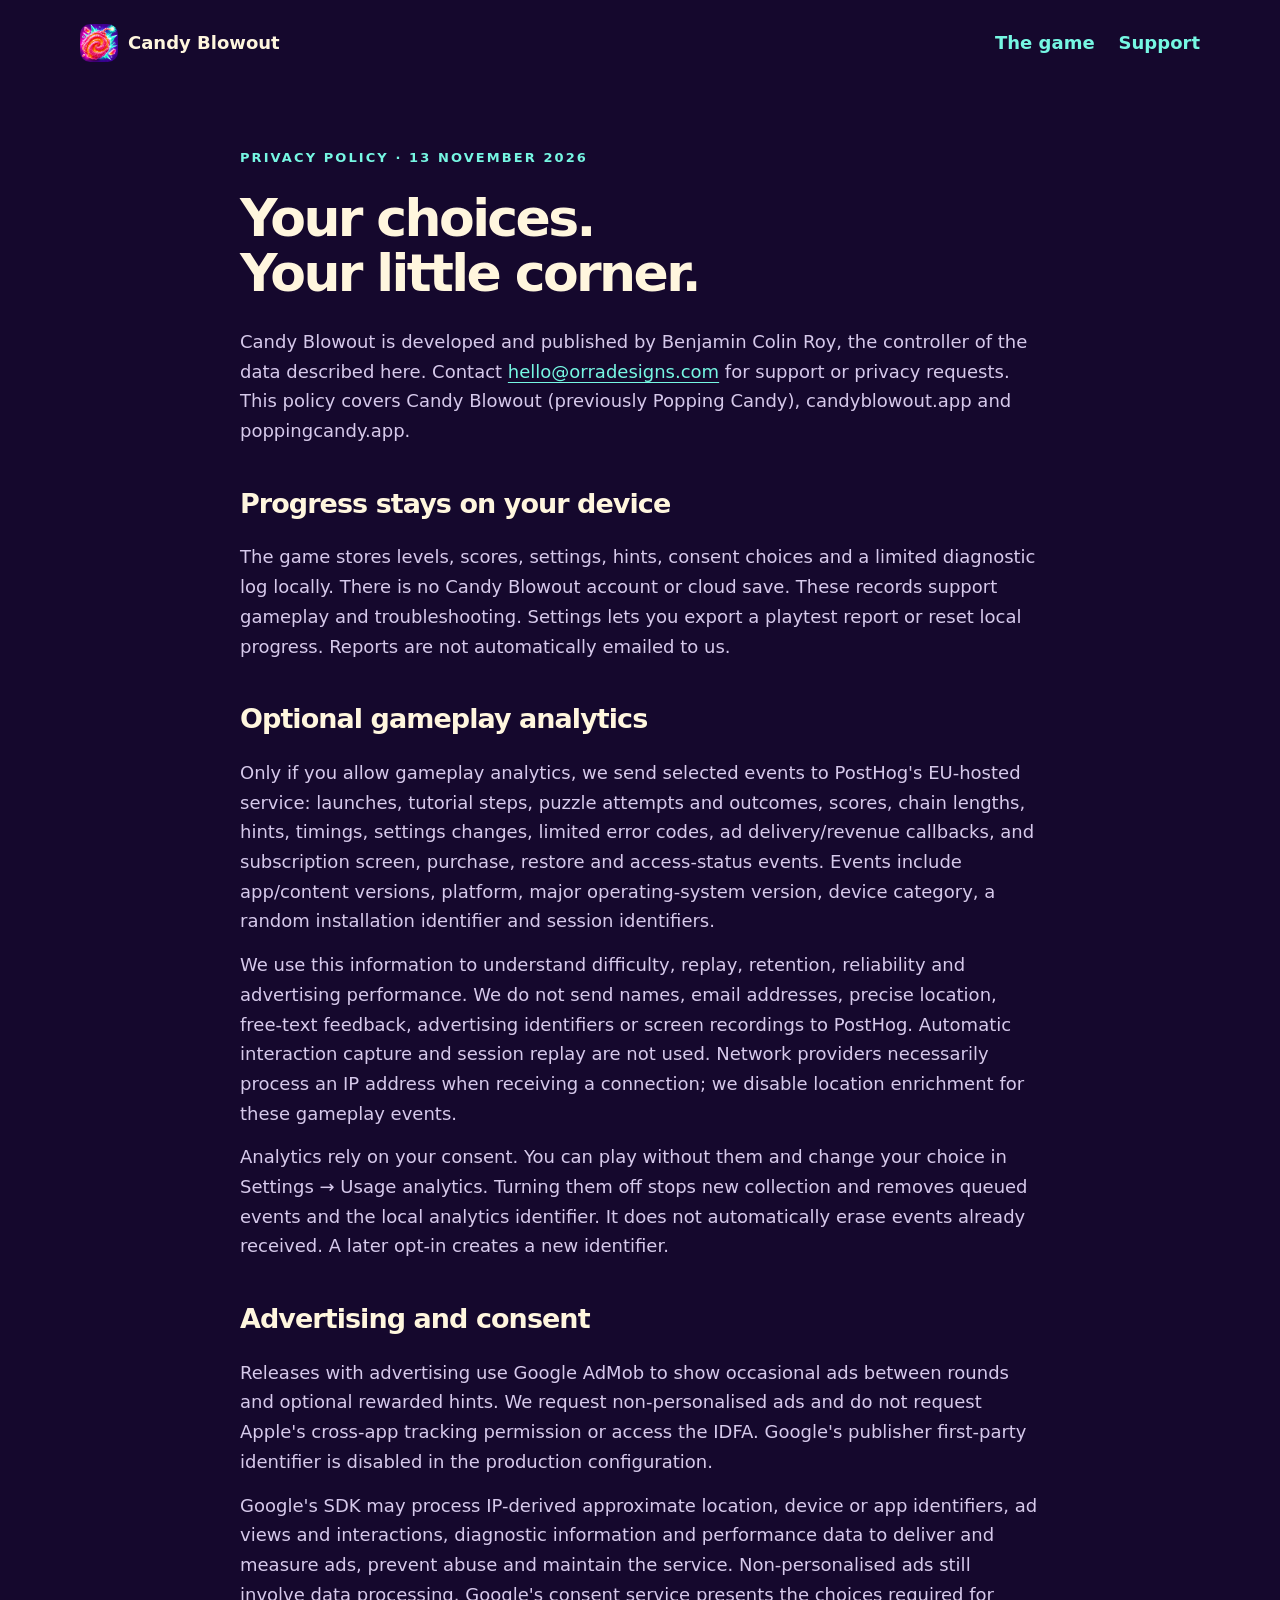
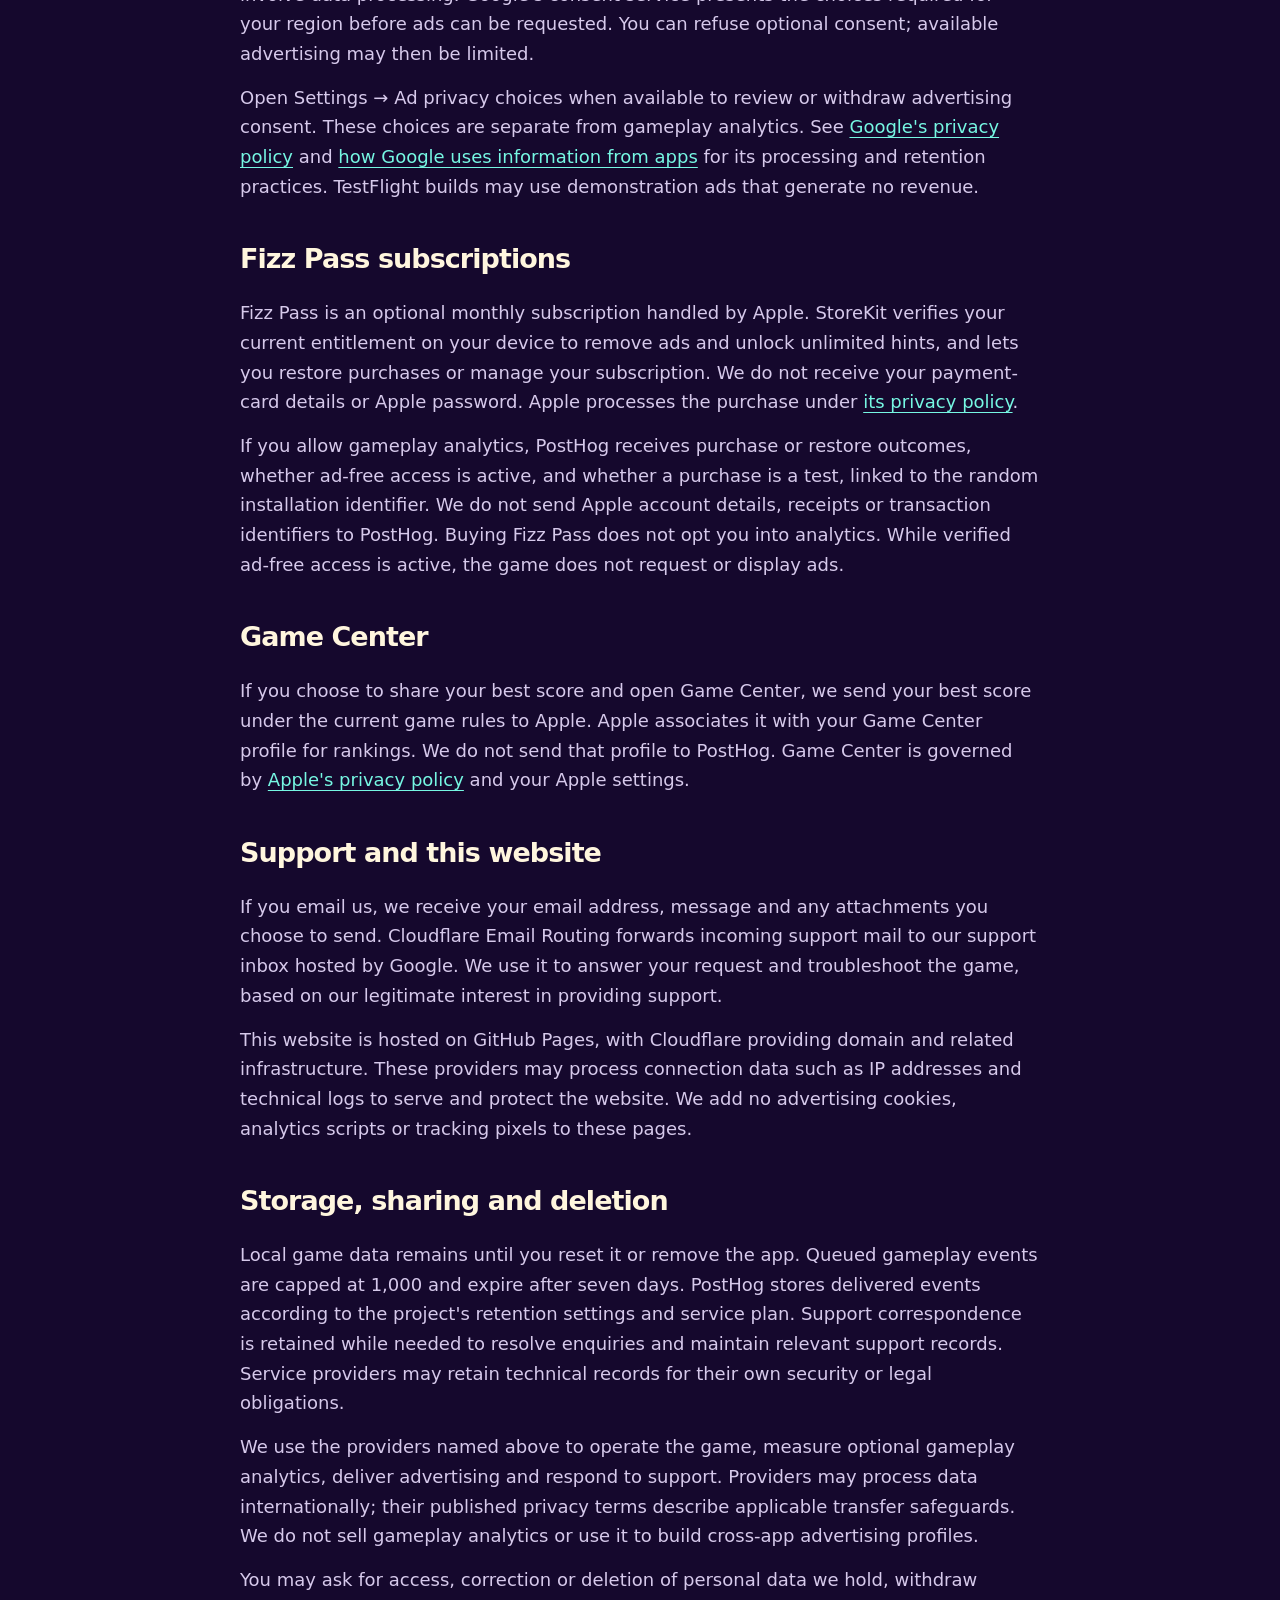
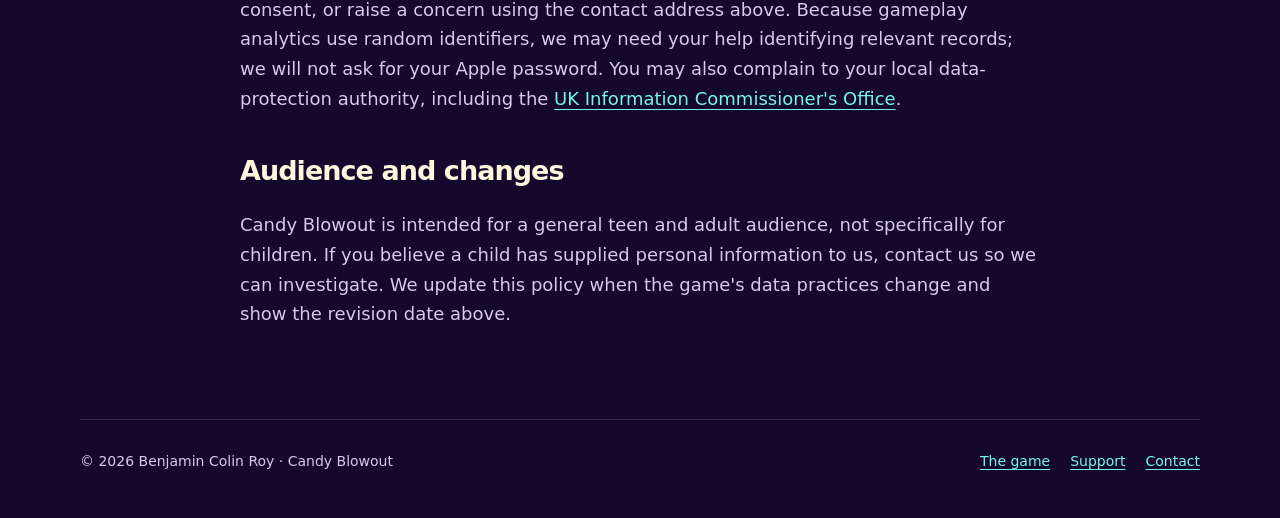
==== commit 03eac2e4: "Use Orra Designs public support email" ====
--- a/privacy/index.html
+++ b/privacy/index.html
@@ -1 +1 @@
-<!doctype html><html lang="en-GB"><head><meta charset="utf-8"><meta name="viewport" content="width=device-width,initial-scale=1"><title>Candy Blowout — Privacy policy</title><meta name="description" content="Candy Blowout privacy policy: local progress, optional gameplay analytics, advertising choices and player support."><link rel="canonical" href="https://candyblowout.app/privacy/"><link rel="icon" href="/assets/icon.png"><link rel="stylesheet" href="/styles.css"></head><body><a class="skip" href="#main">Skip to content</a><header><a class="brand" href="/"><img src="/assets/icon.png" width="38" height="38" alt=""><span>Candy Blowout</span></a><nav aria-label="Main navigation"><a href="/">The game</a><a href="/support/">Support</a></nav></header><main class="document" id="main"><span class="eyebrow">Privacy policy · 13 November 2026</span><h1>Your choices.<br>Your little corner.</h1><p>Candy Blowout is developed and published by Benjamin Colin Roy, the controller of the data described here. Contact <a href="mailto:hello@poppingcandy.app">hello@poppingcandy.app</a> for support or privacy requests. This policy covers Candy Blowout (previously Popping Candy), candyblowout.app and poppingcandy.app.</p><h2>Progress stays on your device</h2><p>The game stores levels, scores, settings, hints, consent choices and a limited diagnostic log locally. There is no Candy Blowout account or cloud save. These records support gameplay and troubleshooting. Settings lets you export a playtest report or reset local progress. Reports are not automatically emailed to us.</p><h2>Optional gameplay analytics</h2><p>Only if you allow gameplay analytics, we send selected events to PostHog's EU-hosted service: launches, tutorial steps, puzzle attempts and outcomes, scores, chain lengths, hints, timings, settings changes, limited error codes, ad delivery/revenue callbacks, and subscription screen, purchase, restore and access-status events. Events include app/content versions, platform, major operating-system version, device category, a random installation identifier and session identifiers.</p><p>We use this information to understand difficulty, replay, retention, reliability and advertising performance. We do not send names, email addresses, precise location, free-text feedback, advertising identifiers or screen recordings to PostHog. Automatic interaction capture and session replay are not used. Network providers necessarily process an IP address when receiving a connection; we disable location enrichment for these gameplay events.</p><p>Analytics rely on your consent. You can play without them and change your choice in Settings → Usage analytics. Turning them off stops new collection and removes queued events and the local analytics identifier. It does not automatically erase events already received. A later opt-in creates a new identifier.</p><h2>Advertising and consent</h2><p>Releases with advertising use Google AdMob to show occasional ads between rounds and optional rewarded hints. We request non-personalised ads and do not request Apple's cross-app tracking permission or access the IDFA. Google's publisher first-party identifier is disabled in the production configuration.</p><p>Google's SDK may process IP-derived approximate location, device or app identifiers, ad views and interactions, diagnostic information and performance data to deliver and measure ads, prevent abuse and maintain the service. Non-personalised ads still involve data processing. Google's consent service presents the choices required for your region before ads can be requested. You can refuse optional consent; available advertising may then be limited.</p><p>Open Settings → Ad privacy choices when available to review or withdraw advertising consent. These choices are separate from gameplay analytics. See <a href="https://policies.google.com/privacy">Google's privacy policy</a> and <a href="https://policies.google.com/technologies/partner-sites">how Google uses information from apps</a> for its processing and retention practices. TestFlight builds may use demonstration ads that generate no revenue.</p><h2>Fizz Pass subscriptions</h2><p>Fizz Pass is an optional monthly subscription handled by Apple. StoreKit verifies your current entitlement on your device to remove ads and unlock unlimited hints, and lets you restore purchases or manage your subscription. We do not receive your payment-card details or Apple password. Apple processes the purchase under <a href="https://www.apple.com/legal/privacy/">its privacy policy</a>.</p><p>If you allow gameplay analytics, PostHog receives purchase or restore outcomes, whether ad-free access is active, and whether a purchase is a test, linked to the random installation identifier. We do not send Apple account details, receipts or transaction identifiers to PostHog. Buying Fizz Pass does not opt you into analytics. While verified ad-free access is active, the game does not request or display ads.</p><h2>Game Center</h2><p>If you choose to share your best score and open Game Center, we send your best score under the current game rules to Apple. Apple associates it with your Game Center profile for rankings. We do not send that profile to PostHog. Game Center is governed by <a href="https://www.apple.com/legal/privacy/">Apple's privacy policy</a> and your Apple settings.</p><h2>Support and this website</h2><p>If you email us, we receive your email address, message and any attachments you choose to send. Cloudflare Email Routing forwards incoming support mail to our support inbox hosted by Google. We use it to answer your request and troubleshoot the game, based on our legitimate interest in providing support.</p><p>This website is hosted on GitHub Pages, with Cloudflare providing domain and related infrastructure. These providers may process connection data such as IP addresses and technical logs to serve and protect the website. We add no advertising cookies, analytics scripts or tracking pixels to these pages.</p><h2>Storage, sharing and deletion</h2><p>Local game data remains until you reset it or remove the app. Queued gameplay events are capped at 1,000 and expire after seven days. PostHog stores delivered events according to the project's retention settings and service plan. Support correspondence is retained while needed to resolve enquiries and maintain relevant support records. Service providers may retain technical records for their own security or legal obligations.</p><p>We use the providers named above to operate the game, measure optional gameplay analytics, deliver advertising and respond to support. Providers may process data internationally; their published privacy terms describe applicable transfer safeguards. We do not sell gameplay analytics or use it to build cross-app advertising profiles.</p><p>You may ask for access, correction or deletion of personal data we hold, withdraw consent, or raise a concern using the contact address above. Because gameplay analytics use random identifiers, we may need your help identifying relevant records; we will not ask for your Apple password. You may also complain to your local data-protection authority, including the <a href="https://ico.org.uk/make-a-complaint/">UK Information Commissioner's Office</a>.</p><h2>Audience and changes</h2><p>Candy Blowout is intended for a general teen and adult audience, not specifically for children. If you believe a child has supplied personal information to us, contact us so we can investigate. We update this policy when the game's data practices change and show the revision date above.</p></main><footer><span>© 2026 Benjamin Colin Roy · Candy Blowout</span><nav aria-label="Footer"><a href="/">The game</a><a href="/support/">Support</a><a href="mailto:hello@poppingcandy.app">Contact</a></nav></footer></body></html>
+<!doctype html><html lang="en-GB"><head><meta charset="utf-8"><meta name="viewport" content="width=device-width,initial-scale=1"><title>Candy Blowout — Privacy policy</title><meta name="description" content="Candy Blowout privacy policy: local progress, optional gameplay analytics, advertising choices and player support."><link rel="canonical" href="https://candyblowout.app/privacy/"><link rel="icon" href="/assets/icon.png"><link rel="stylesheet" href="/styles.css"></head><body><a class="skip" href="#main">Skip to content</a><header><a class="brand" href="/"><img src="/assets/icon.png" width="38" height="38" alt=""><span>Candy Blowout</span></a><nav aria-label="Main navigation"><a href="/">The game</a><a href="/support/">Support</a></nav></header><main class="document" id="main"><span class="eyebrow">Privacy policy · 13 November 2026</span><h1>Your choices.<br>Your little corner.</h1><p>Candy Blowout is developed and published by Benjamin Colin Roy, the controller of the data described here. Contact <a href="mailto:hello@orradesigns.com">hello@orradesigns.com</a> for support or privacy requests. This policy covers Candy Blowout (previously Popping Candy), candyblowout.app and poppingcandy.app.</p><h2>Progress stays on your device</h2><p>The game stores levels, scores, settings, hints, consent choices and a limited diagnostic log locally. There is no Candy Blowout account or cloud save. These records support gameplay and troubleshooting. Settings lets you export a playtest report or reset local progress. Reports are not automatically emailed to us.</p><h2>Optional gameplay analytics</h2><p>Only if you allow gameplay analytics, we send selected events to PostHog's EU-hosted service: launches, tutorial steps, puzzle attempts and outcomes, scores, chain lengths, hints, timings, settings changes, limited error codes, ad delivery/revenue callbacks, and subscription screen, purchase, restore and access-status events. Events include app/content versions, platform, major operating-system version, device category, a random installation identifier and session identifiers.</p><p>We use this information to understand difficulty, replay, retention, reliability and advertising performance. We do not send names, email addresses, precise location, free-text feedback, advertising identifiers or screen recordings to PostHog. Automatic interaction capture and session replay are not used. Network providers necessarily process an IP address when receiving a connection; we disable location enrichment for these gameplay events.</p><p>Analytics rely on your consent. You can play without them and change your choice in Settings → Usage analytics. Turning them off stops new collection and removes queued events and the local analytics identifier. It does not automatically erase events already received. A later opt-in creates a new identifier.</p><h2>Advertising and consent</h2><p>Releases with advertising use Google AdMob to show occasional ads between rounds and optional rewarded hints. We request non-personalised ads and do not request Apple's cross-app tracking permission or access the IDFA. Google's publisher first-party identifier is disabled in the production configuration.</p><p>Google's SDK may process IP-derived approximate location, device or app identifiers, ad views and interactions, diagnostic information and performance data to deliver and measure ads, prevent abuse and maintain the service. Non-personalised ads still involve data processing. Google's consent service presents the choices required for your region before ads can be requested. You can refuse optional consent; available advertising may then be limited.</p><p>Open Settings → Ad privacy choices when available to review or withdraw advertising consent. These choices are separate from gameplay analytics. See <a href="https://policies.google.com/privacy">Google's privacy policy</a> and <a href="https://policies.google.com/technologies/partner-sites">how Google uses information from apps</a> for its processing and retention practices. TestFlight builds may use demonstration ads that generate no revenue.</p><h2>Fizz Pass subscriptions</h2><p>Fizz Pass is an optional monthly subscription handled by Apple. StoreKit verifies your current entitlement on your device to remove ads and unlock unlimited hints, and lets you restore purchases or manage your subscription. We do not receive your payment-card details or Apple password. Apple processes the purchase under <a href="https://www.apple.com/legal/privacy/">its privacy policy</a>.</p><p>If you allow gameplay analytics, PostHog receives purchase or restore outcomes, whether ad-free access is active, and whether a purchase is a test, linked to the random installation identifier. We do not send Apple account details, receipts or transaction identifiers to PostHog. Buying Fizz Pass does not opt you into analytics. While verified ad-free access is active, the game does not request or display ads.</p><h2>Game Center</h2><p>If you choose to share your best score and open Game Center, we send your best score under the current game rules to Apple. Apple associates it with your Game Center profile for rankings. We do not send that profile to PostHog. Game Center is governed by <a href="https://www.apple.com/legal/privacy/">Apple's privacy policy</a> and your Apple settings.</p><h2>Support and this website</h2><p>If you email us, we receive your email address, message and any attachments you choose to send. Cloudflare Email Routing forwards incoming support mail to our support inbox hosted by Google. We use it to answer your request and troubleshoot the game, based on our legitimate interest in providing support.</p><p>This website is hosted on GitHub Pages, with Cloudflare providing domain and related infrastructure. These providers may process connection data such as IP addresses and technical logs to serve and protect the website. We add no advertising cookies, analytics scripts or tracking pixels to these pages.</p><h2>Storage, sharing and deletion</h2><p>Local game data remains until you reset it or remove the app. Queued gameplay events are capped at 1,000 and expire after seven days. PostHog stores delivered events according to the project's retention settings and service plan. Support correspondence is retained while needed to resolve enquiries and maintain relevant support records. Service providers may retain technical records for their own security or legal obligations.</p><p>We use the providers named above to operate the game, measure optional gameplay analytics, deliver advertising and respond to support. Providers may process data internationally; their published privacy terms describe applicable transfer safeguards. We do not sell gameplay analytics or use it to build cross-app advertising profiles.</p><p>You may ask for access, correction or deletion of personal data we hold, withdraw consent, or raise a concern using the contact address above. Because gameplay analytics use random identifiers, we may need your help identifying relevant records; we will not ask for your Apple password. You may also complain to your local data-protection authority, including the <a href="https://ico.org.uk/make-a-complaint/">UK Information Commissioner's Office</a>.</p><h2>Audience and changes</h2><p>Candy Blowout is intended for a general teen and adult audience, not specifically for children. If you believe a child has supplied personal information to us, contact us so we can investigate. We update this policy when the game's data practices change and show the revision date above.</p></main><footer><span>© 2026 Benjamin Colin Roy · Candy Blowout</span><nav aria-label="Footer"><a href="/">The game</a><a href="/support/">Support</a><a href="mailto:hello@orradesigns.com">Contact</a></nav></footer></body></html>
